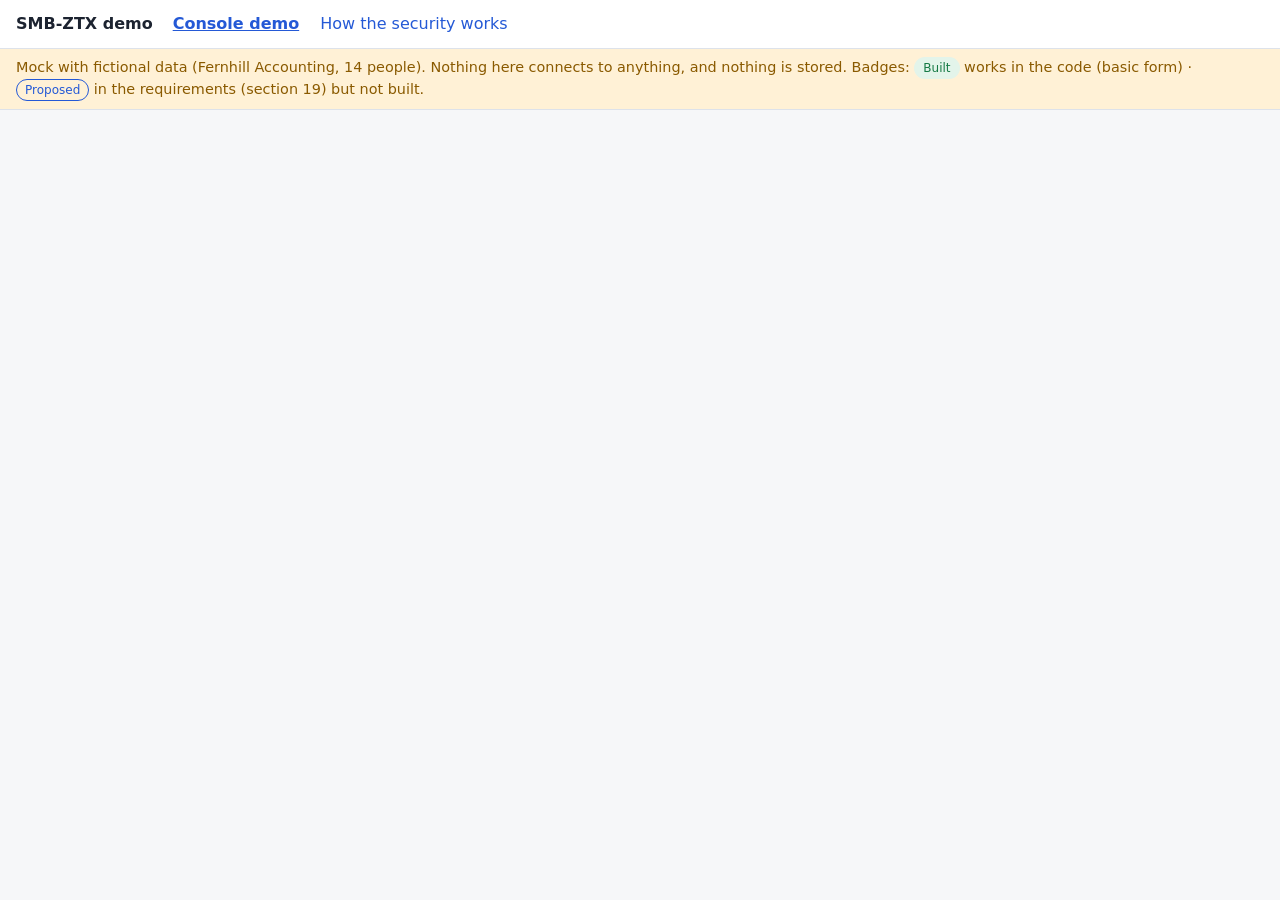
==== docs/index.html @ 91e6fc9f "S6: map requirements v0.8 (agentic-AI security) to the design (D9) and test plan (T5); record open p" ====
<!doctype html>
<html lang="en">
<head>
<meta charset="utf-8">
<meta name="viewport" content="width=device-width, initial-scale=1">
<title>SMB-ZTX Console Demo</title>
<meta name="description" content="Clickable mock of a small-business zero-trust console with fictional data. Shows alerts, devices, contractors, AI agents, data protection and audit.">
<link rel="stylesheet" href="style.css">
</head>
<body>
<header class="top">
  <span class="brand">SMB-ZTX demo</span>
  <nav aria-label="Pages">
    <a href="index.html" aria-current="page">Console demo</a>
    <a href="how.html">How the security works</a>
  </nav>
</header>
<div class="banner" role="note">
  Mock with fictional data (Fernhill Accounting, 14 people). Nothing here connects to anything, and nothing is stored.
  Badges: <span class="tag built">Built</span> works in the code (basic form) &middot;
  <span class="tag proposed">Proposed</span> in the requirements (section 19) but not built.
</div>

<div class="layout">
  <div class="side" role="tablist" aria-label="Console sections" id="tabs"></div>
  <main id="view" tabindex="-1" aria-live="polite"></main>
</div>
<div id="toast" class="toast hidden" role="status"></div>
<script src="console.js"></script>
</body>
</html>
---- docs/style.css ----
:root {
  --bg: #f6f7f9; --panel: #ffffff; --ink: #1c2330; --muted: #5b667a; --line: #dde2ea;
  --accent: #2459d6; --accent-ink: #ffffff;
  --ok: #167a45; --ok-bg: #e3f4ea; --warn: #8a5a00; --warn-bg: #fff1d6; --bad: #b3261e; --bad-bg: #fde8e6;
  --code-bg: #eef1f6; --shadow: 0 1px 2px rgba(20,30,50,.08);
}
@media (prefers-color-scheme: dark) {
  :root:not([data-theme="light"]) {
    --bg: #12161d; --panel: #1a2029; --ink: #e8ecf3; --muted: #9aa5b8; --line: #2c3544;
    --accent: #6c9bff; --accent-ink: #0d1626;
    --ok: #5fd18d; --ok-bg: #16311f; --warn: #f0c060; --warn-bg: #3a2d10; --bad: #ff8a80; --bad-bg: #3d1a18;
    --code-bg: #232b38; --shadow: none;
  }
}
:root[data-theme="dark"] {
  --bg: #12161d; --panel: #1a2029; --ink: #e8ecf3; --muted: #9aa5b8; --line: #2c3544;
  --accent: #6c9bff; --accent-ink: #0d1626;
  --ok: #5fd18d; --ok-bg: #16311f; --warn: #f0c060; --warn-bg: #3a2d10; --bad: #ff8a80; --bad-bg: #3d1a18;
  --code-bg: #232b38; --shadow: none;
}
* { box-sizing: border-box; }
html { color-scheme: light dark; }
body { margin: 0; background: var(--bg); color: var(--ink); font: 16px/1.5 system-ui, -apple-system, "Segoe UI", Roboto, sans-serif; }
a { color: var(--accent); }
h1, h2, h3 { line-height: 1.25; margin: 0 0 .5rem; }
h1 { font-size: 1.5rem; } h2 { font-size: 1.2rem; } h3 { font-size: 1rem; }
p { margin: 0 0 .75rem; }
code, pre { font-family: ui-monospace, SFMono-Regular, Menlo, monospace; font-size: .88em; }
code { background: var(--code-bg); padding: .1em .35em; border-radius: 4px; }
button { font: inherit; cursor: pointer; border: 1px solid var(--line); background: var(--panel); color: var(--ink); border-radius: 8px; padding: .4rem .8rem; }
button:hover { border-color: var(--accent); }
button.primary { background: var(--accent); color: var(--accent-ink); border-color: var(--accent); }
button.danger { color: var(--bad); }
button:disabled { opacity: .5; cursor: default; }
:focus-visible { outline: 3px solid var(--accent); outline-offset: 2px; }
input, select, textarea { font: inherit; color: var(--ink); background: var(--panel); border: 1px solid var(--line); border-radius: 8px; padding: .4rem .6rem; max-width: 100%; }
textarea { width: 100%; min-height: 5rem; }
label { display: block; font-size: .9rem; color: var(--muted); margin-bottom: .25rem; }

.top { display: flex; flex-wrap: wrap; gap: .75rem 1.25rem; align-items: center; padding: .75rem 16px; background: var(--panel); border-bottom: 1px solid var(--line); }
.top .brand { font-weight: 700; }
.top nav a { margin-right: 1rem; text-decoration: none; }
.top nav a[aria-current="page"] { font-weight: 700; text-decoration: underline; }
.banner { background: var(--warn-bg); color: var(--warn); padding: .5rem 16px; font-size: .9rem; border-bottom: 1px solid var(--line); }

.layout { display: grid; grid-template-columns: 220px 1fr; gap: 16px; max-width: 1200px; margin: 0 auto; padding: 16px; }
.side { position: sticky; top: 8px; align-self: start; }
.side button { display: block; width: 100%; text-align: left; margin-bottom: 4px; border-color: transparent; background: transparent; }
.side button[aria-selected="true"] { background: var(--panel); border-color: var(--line); font-weight: 700; }
.card { background: var(--panel); border: 1px solid var(--line); border-radius: 12px; padding: 14px 16px; margin-bottom: 12px; box-shadow: var(--shadow); }
.card.resolved { opacity: .6; }
.row { display: flex; flex-wrap: wrap; gap: .5rem; align-items: center; }
.row.between { justify-content: space-between; }
.grid2 { display: grid; grid-template-columns: repeat(auto-fit, minmax(280px, 1fr)); gap: 12px; }
.muted { color: var(--muted); font-size: .9rem; }
.tag { display: inline-block; font-size: .75rem; padding: .05rem .5rem; border-radius: 99px; border: 1px solid var(--line); background: var(--code-bg); white-space: nowrap; }
.tag.built { color: var(--ok); background: var(--ok-bg); border-color: transparent; }
.tag.basic { color: var(--warn); background: var(--warn-bg); border-color: transparent; }
.tag.proposed { color: var(--accent); border-color: var(--accent); background: transparent; }
.sev-high { border-left: 5px solid var(--bad); } .sev-med { border-left: 5px solid var(--warn); } .sev-low { border-left: 5px solid var(--ok); }
.why { font-size: .9rem; color: var(--muted); margin: .25rem 0 .6rem; }
.score { font-size: 2.4rem; font-weight: 800; line-height: 1; }
.bar { height: 10px; background: var(--code-bg); border-radius: 99px; overflow: hidden; }
.bar > i { display: block; height: 100%; background: var(--accent); }
table { width: 100%; border-collapse: collapse; font-size: .92rem; }
th, td { text-align: left; padding: .45rem .5rem; border-bottom: 1px solid var(--line); vertical-align: top; }
th { color: var(--muted); font-weight: 600; }
.table-wrap { overflow-x: auto; }
.pill-ok { color: var(--ok); } .pill-bad { color: var(--bad); } .pill-warn { color: var(--warn); }
.mono { font-family: ui-monospace, monospace; font-size: .85rem; word-break: break-all; }
.diff-add { color: var(--ok); } .diff-rm { color: var(--bad); text-decoration: line-through; }
.reveal { background: var(--code-bg); border-radius: 8px; padding: .6rem .8rem; margin: .4rem 0; }
.toast { position: fixed; bottom: 16px; left: 50%; transform: translateX(-50%); background: var(--ink); color: var(--bg); padding: .6rem 1rem; border-radius: 10px; max-width: 90vw; z-index: 10; }
.hidden { display: none !important; }

.doc { max-width: 980px; margin: 0 auto; padding: 16px; }
.doc section { margin-bottom: 2rem; }
.diagram { background: var(--panel); border: 1px solid var(--line); border-radius: 12px; padding: 12px; overflow-x: auto; margin: .75rem 0; }
.diagram svg { max-width: 100%; height: auto; }
.keypoints { margin: .5rem 0 0; padding-left: 1.2rem; }
.keypoints li { margin-bottom: .25rem; }
.legend { display: flex; gap: .5rem; flex-wrap: wrap; margin: .5rem 0 1rem; }

@media (max-width: 760px) {
  .layout { grid-template-columns: 1fr; padding: 12px 16px; }
  .side { position: static; display: flex; flex-wrap: wrap; gap: 4px; }
  .side button { width: auto; }
}
@media (prefers-reduced-motion: reduce) { * { animation: none !important; transition: none !important; } }
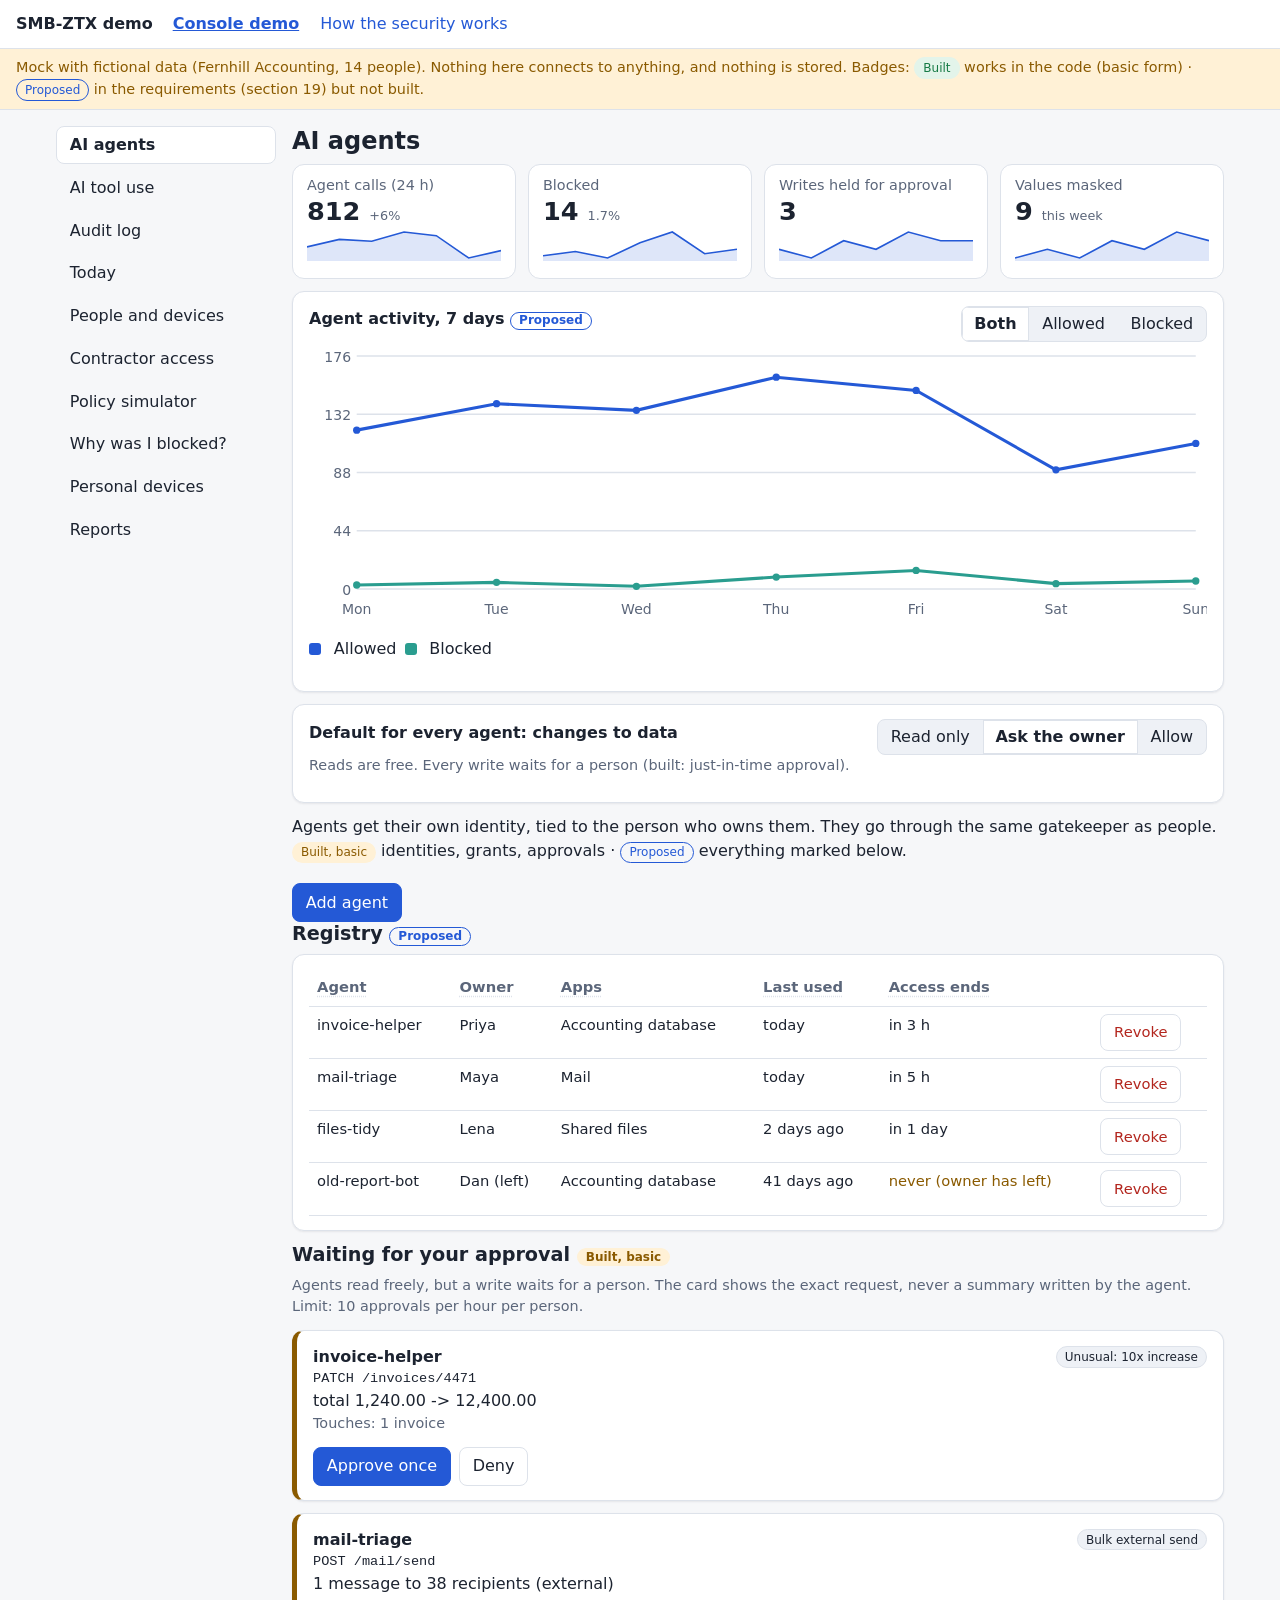
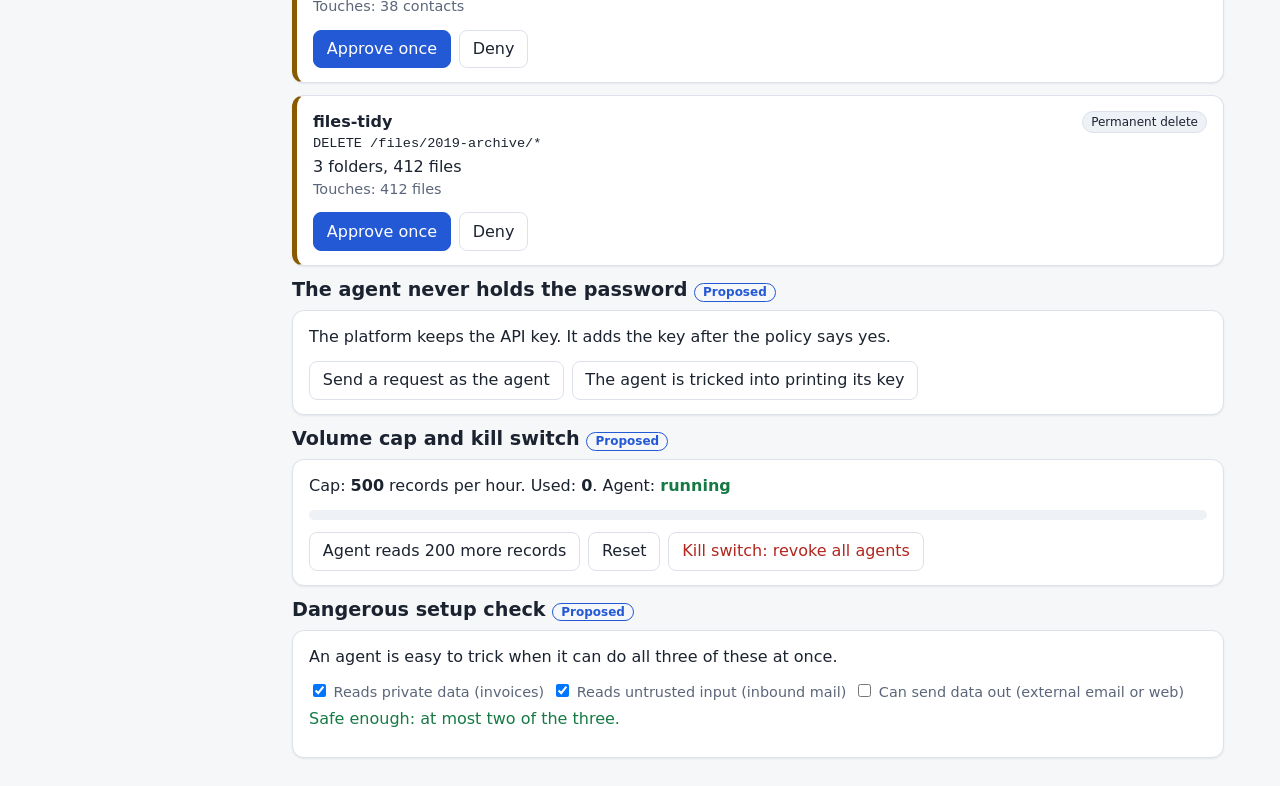
==== commit 0f6cb126: "Demo: tooltips on hover and keyboard focus for tabs, tables, names, buttons, badges and controls Co-" ====
--- a/docs/index.html
+++ b/docs/index.html
@@ -7,7 +7,7 @@
 <meta name="description" content="Clickable mock of a small-business zero-trust console with fictional data. Shows alerts, devices, contractors, AI agents, data protection and audit.">
 <link rel="stylesheet" href="style.css">
 </head>
-<body>
+<body data-page="console">
 <header class="top">
   <span class="brand">SMB-ZTX demo</span>
   <nav aria-label="Pages">
@@ -26,6 +26,7 @@
   <main id="view" tabindex="-1" aria-live="polite"></main>
 </div>
 <div id="toast" class="toast hidden" role="status"></div>
+<script src="tips.js"></script>
 <script src="console.js"></script>
 </body>
 </html>
--- a/docs/style.css
+++ b/docs/style.css
@@ -2,7 +2,7 @@
   --bg: #f6f7f9; --panel: #ffffff; --ink: #1c2330; --muted: #5b667a; --line: #dde2ea;
   --accent: #2459d6; --accent-ink: #ffffff;
   --ok: #167a45; --ok-bg: #e3f4ea; --warn: #8a5a00; --warn-bg: #fff1d6; --bad: #b3261e; --bad-bg: #fde8e6;
-  --code-bg: #eef1f6; --shadow: 0 1px 2px rgba(20,30,50,.08);
+  --code-bg: #eef1f6; --shadow: 0 1px 2px rgba(20,30,50,.08); --series2: #2a9d8f;
 }
 @media (prefers-color-scheme: dark) {
   :root:not([data-theme="light"]) {
@@ -87,3 +87,32 @@
   .side button { width: auto; }
 }
 @media (prefers-reduced-motion: reduce) { * { animation: none !important; transition: none !important; } }
+
+/* KPI tiles, segmented controls, wizard, criteria builder */
+.kpis { display: grid; grid-template-columns: repeat(auto-fit, minmax(170px, 1fr)); gap: 12px; margin-bottom: 12px; }
+.kpi { background: var(--panel); border: 1px solid var(--line); border-radius: 12px; padding: 10px 14px; }
+.kpi-v { font-size: 1.6rem; font-weight: 700; line-height: 1.2; }
+.kpi-v .muted { font-size: .8rem; font-weight: 400; }
+.seg { display: inline-flex; border: 1px solid var(--line); border-radius: 8px; overflow: hidden; background: var(--code-bg); }
+.seg button { border: 0; border-radius: 0; background: transparent; padding: .3rem .8rem; }
+.seg button[aria-pressed="true"] { background: var(--panel); font-weight: 700; box-shadow: inset 0 0 0 1px var(--line); }
+.swatch { display: inline-block; width: 12px; height: 12px; border-radius: 3px; margin-right: .3rem; }
+.crumbs { display: flex; flex-wrap: wrap; gap: .25rem; list-style: none; padding: .5rem .75rem; margin: 0 0 1rem; border: 1px solid var(--line); border-radius: 8px; }
+.crumbs li { color: var(--accent); }
+.crumbs li:not(:last-child)::after { content: "\203A"; margin: 0 .6rem; color: var(--muted); }
+.crumbs li[aria-current="step"] { color: var(--ink); font-weight: 700; }
+.crit-box { border: 1px solid var(--line); border-radius: 10px; padding: 12px; }
+.crit { border: 1px solid var(--line); border-radius: 10px; padding: 10px 12px; }
+.and-wrap { text-align: center; margin: .35rem 0; }
+.and-box { display: inline-block; font-size: .7rem; padding: .1rem .5rem; border: 2px solid #e8833a; color: #e8833a; border-radius: 6px; }
+.chip { display: inline-flex; align-items: center; gap: .25rem; border: 1px solid var(--line); border-radius: 99px; padding: .1rem .2rem .1rem .7rem; background: var(--code-bg); }
+.chip button { border: 0; background: transparent; padding: 0 .4rem; }
+.or { font-size: .75rem; color: var(--muted); }
+.check { display: block; margin: .3rem 0; color: var(--ink); font-size: 1rem; }
+
+/* tooltips */
+.tip { position: fixed; z-index: 30; max-width: 280px; background: var(--ink); color: var(--bg); padding: .45rem .65rem; border-radius: 8px; font-size: .85rem; line-height: 1.35; pointer-events: none; box-shadow: 0 4px 14px rgba(0,0,0,.25); }
+.tip.hidden { display: none; }
+[data-tip]:not(button):not(a):not(input):not(select):not(textarea):not(label):not(.seg) { cursor: help; }
+th[data-tip], .kpi[data-tip], .tag[data-tip] { text-decoration: underline dotted var(--line); text-underline-offset: 3px; }
+.tag[data-tip], .kpi[data-tip] { text-decoration: none; }
